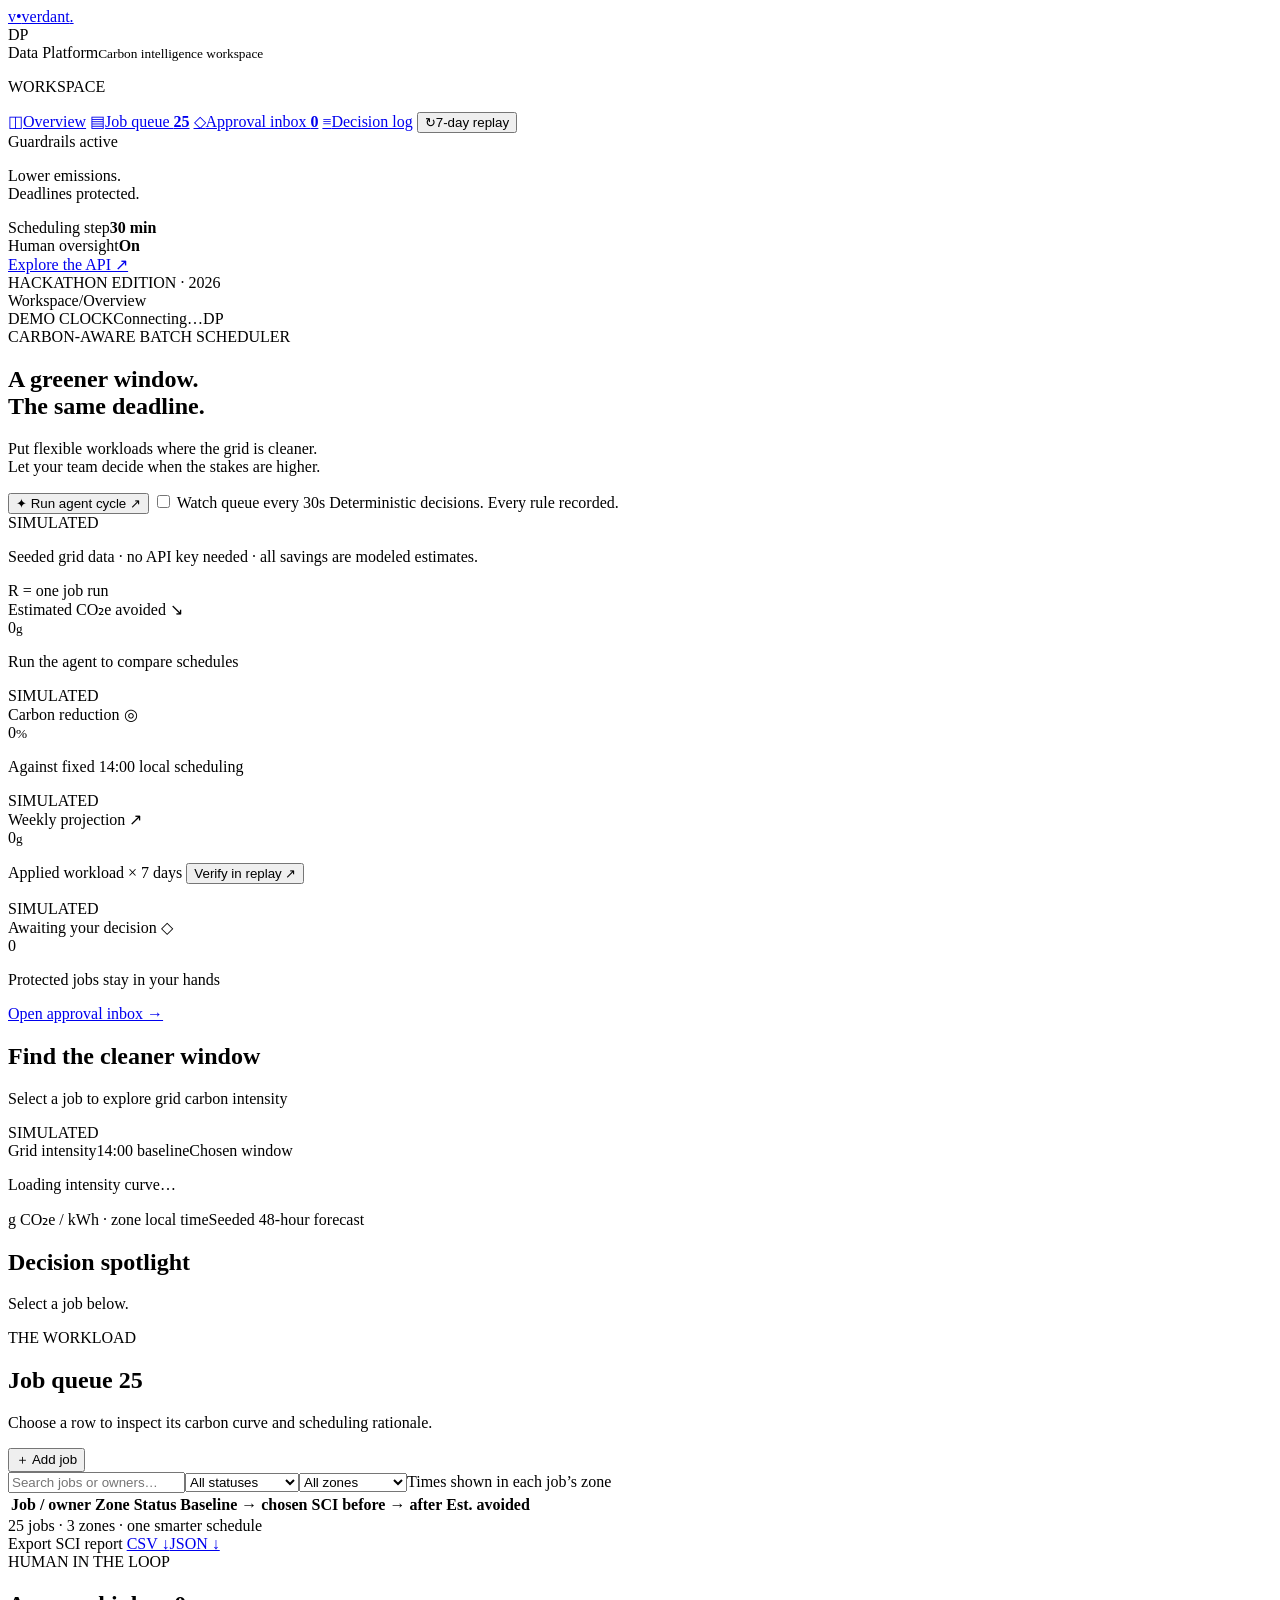
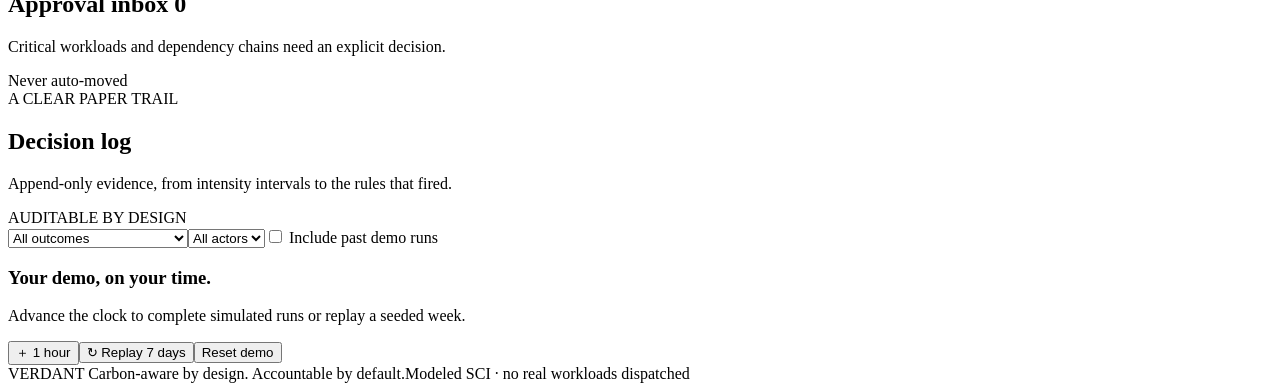
==== app/ui/index.html @ 30281090 "Initial commit" ====
<!doctype html>
<html lang="en">
<head>
  <meta charset="utf-8"><meta name="viewport" content="width=device-width,initial-scale=1">
  <meta name="theme-color" content="#0b1316"><title>Verdant — Carbon-aware scheduling</title>
  <link rel="icon" href="/static/favicon.svg" type="image/svg+xml">
  <link rel="stylesheet" href="/static/styles.css"><script src="/static/app.js" defer></script>
</head>
<body>
<aside class="sidebar">
  <a class="brand" href="#overview"><span class="brand-icon">v<span>•</span></span>verdant<span class="brand-dot">.</span></a>
  <div class="workspace"><span class="workspace-icon">DP</span><div>Data Platform<small>Carbon intelligence workspace</small></div></div>
  <p class="nav-label">WORKSPACE</p>
  <nav aria-label="Main navigation">
    <a href="#overview" class="active"><span>◫</span>Overview</a>
    <a href="#queue"><span>▤</span>Job queue <b id="nav-jobs">25</b></a>
    <a href="#approvals"><span>◇</span>Approval inbox <b id="nav-approvals">0</b></a>
    <a href="#audit"><span>≡</span>Decision log</a>
    <button id="nav-replay"><span>↻</span>7-day replay</button>
  </nav>
  <div class="sidebar-bottom"><div class="agent-state"><span class="pulse"></span> Guardrails active</div>
    <p>Lower emissions.<br>Deadlines protected.</p>
    <div class="side-rule"><span>Scheduling step</span><b>30 min</b></div>
    <div class="side-rule"><span>Human oversight</span><b>On</b></div>
    <a class="small-link" href="/docs" target="_blank" rel="noopener">Explore the API ↗</a>
    <div class="build-label">HACKATHON EDITION · 2026</div>
  </div>
</aside>
<div class="app-shell">
  <header class="topbar"><div><span class="breadcrumb">Workspace</span><span class="slash">/</span>Overview</div>
    <div class="topbar-right"><span class="clock-label">DEMO CLOCK</span><time id="clock">Connecting…</time><span class="avatar">DP</span></div>
  </header>
  <main id="overview">
    <section class="hero"><div><div class="eyebrow"><span class="tiny-dot"></span> CARBON-AWARE BATCH SCHEDULER</div>
      <h1>A greener window.<br><span>The same deadline.</span></h1>
      <p>Put flexible workloads where the grid is cleaner.<br>Let your team decide when the stakes are higher.</p></div>
      <div class="hero-actions"><button class="primary" id="run-cycle"><span>✦</span> Run agent cycle <span>↗</span></button>
        <label class="watch-label"><input type="checkbox" id="watch"> Watch queue every 30s</label>
        <span class="hero-caption">Deterministic decisions. Every rule recorded.</span></div>
    </section>
    <div class="notice"><span class="badge simulated" id="source-badge">SIMULATED</span><p id="source-note">Seeded grid data · no API key needed · all savings are modeled estimates.</p><span class="notice-detail">R = one job run</span></div>
    <section class="kpis" aria-label="Carbon performance">
      <article class="kpi featured"><div class="kpi-label">Estimated CO₂e avoided <span>↘</span></div><div class="kpi-value"><span id="avoided">0</span><small>g</small></div><p id="included-note">Run the agent to compare schedules</p><span class="kpi-source source-text">SIMULATED</span></article>
      <article class="kpi"><div class="kpi-label">Carbon reduction <span>◎</span></div><div class="kpi-value"><span id="reduction">0</span><small>%</small></div><p>Against fixed 14:00 local scheduling</p><span class="kpi-source source-text">SIMULATED</span></article>
      <article class="kpi"><div class="kpi-label">Weekly projection <span>↗</span></div><div class="kpi-value"><span id="weekly">0</span><small>g</small></div><p>Applied workload × 7 days <button class="text-button" id="replay-inline">Verify in replay ↗</button></p><span class="kpi-source source-text">SIMULATED</span></article>
      <article class="kpi"><div class="kpi-label">Awaiting your decision <span>◇</span></div><div class="kpi-value" id="approval-count">0</div><p>Protected jobs stay in your hands</p><a href="#approvals" class="text-link">Open approval inbox →</a></article>
    </section>
    <section class="insight-grid">
      <article class="panel chart-panel"><div class="panel-heading"><div><h2>Find the cleaner window</h2><p id="chart-subtitle">Select a job to explore grid carbon intensity</p></div><span id="chart-source" class="badge simulated">SIMULATED</span></div>
        <div class="chart-legend"><span><i class="legend-line green"></i>Grid intensity</span><span><i class="legend-line amber"></i>14:00 baseline</span><span><i class="legend-line white"></i>Chosen window</span></div>
        <div id="chart" class="chart" aria-live="polite"><p class="empty">Loading intensity curve…</p></div>
        <div class="chart-footer"><span>g CO₂e / kWh · zone local time</span><span id="chart-reason">Seeded 48-hour forecast</span></div>
      </article>
      <article class="panel selected-panel"><div class="panel-heading"><h2>Decision spotlight</h2><span class="tiny-dot"></span></div><div id="spotlight"><p class="empty">Select a job below.</p></div></article>
    </section>
    <section id="queue" class="panel section-panel">
      <div class="panel-heading"><div><div class="section-eyebrow">THE WORKLOAD</div><h2>Job queue <span id="queue-count" class="count">25</span></h2><p>Choose a row to inspect its carbon curve and scheduling rationale.</p></div><button id="add-job" class="secondary">＋ Add job</button></div>
      <div class="toolbar"><input id="job-search" type="search" aria-label="Search jobs" placeholder="Search jobs or owners…"><select id="status-filter" aria-label="Filter status"><option value="">All statuses</option><option>pending</option><option>scheduled</option><option value="needs_approval">needs approval</option><option>approved</option><option>rejected</option><option>completed</option></select><select id="zone-filter" aria-label="Filter zone"><option value="">All zones</option><option>DE</option><option>US-CAL-CISO</option><option>IN-WE</option></select><span class="toolbar-note">Times shown in each job’s zone</span></div>
      <div class="table-scroll"><table><thead><tr><th>Job / owner</th><th>Zone</th><th>Status</th><th>Baseline → chosen</th><th>SCI before → after</th><th>Est. avoided</th><th></th></tr></thead><tbody id="job-rows"></tbody></table></div>
      <div class="table-footer"><span id="queue-summary">25 jobs · 3 zones · one smarter schedule</span><div>Export SCI report <a href="/api/report/export?format=csv" download>CSV ↓</a><a href="/api/report/export?format=json" download>JSON ↓</a></div></div>
    </section>
    <section id="approvals" class="section-panel"><div class="section-heading"><div><div class="section-eyebrow">HUMAN IN THE LOOP</div><h2>Approval inbox <span class="count" id="inbox-count">0</span></h2><p>Critical workloads and dependency chains need an explicit decision.</p></div><span class="badge neutral">Never auto-moved</span></div><div id="approval-list" class="approval-grid"></div></section>
    <section id="audit" class="panel section-panel"><div class="panel-heading"><div><div class="section-eyebrow">A CLEAR PAPER TRAIL</div><h2>Decision log</h2><p>Append-only evidence, from intensity intervals to the rules that fired.</p></div><span class="badge neutral">AUDITABLE BY DESIGN</span></div>
      <div class="toolbar"><select id="log-outcome" aria-label="Filter decision outcome"><option value="">All outcomes</option><option>AUTO_RESCHEDULED</option><option>KEEP_NOW</option><option>NEEDS_APPROVAL</option><option>NO_FEASIBLE_WINDOW</option><option>APPROVED</option><option>REJECTED</option><option>COMPLETED</option></select><select id="log-actor" aria-label="Filter actor"><option value="">All actors</option><option>agent</option><option>human</option></select><label class="history-label"><input id="all-runs" type="checkbox"> Include past demo runs</label></div><div id="log-list"></div>
    </section>
    <section class="demo-controls"><div><h3>Your demo, on your time.</h3><p>Advance the clock to complete simulated runs or replay a seeded week.</p></div><div><button id="advance" class="secondary">＋ 1 hour</button><button id="replay" class="secondary">↻ Replay 7 days</button><button id="reset" class="quiet">Reset demo</button></div></section>
    <footer>VERDANT <span>Carbon-aware by design. Accountable by default.</span><span>Modeled SCI · no real workloads dispatched</span></footer>
  </main>
</div>
<div id="toast" role="status" aria-live="polite" hidden></div>
<dialog id="job-dialog"><form id="job-form"><div class="modal-header"><div><div class="section-eyebrow">NEW WORKLOAD</div><h2>Add a batch job</h2></div><button type="button" class="icon-button close-dialog" aria-label="Close add-job dialog">×</button></div>
  <p class="muted">Baseline is 14:00 in the job’s zone. Enter all window timestamps in UTC.</p>
  <div class="form-grid"><label class="full">Job name<input name="name" required maxlength="120" placeholder="e.g. Customer feature pipeline"></label><label>Owner<input name="owner" required maxlength="100" value="Data Platform"></label><label>Type<select name="type"><option value="etl">ETL pipeline</option><option value="ml_training">ML training</option><option value="report">Report</option></select></label><label>Grid zone<select name="zone"><option value="DE">Germany · DE</option><option value="US-CAL-CISO">California · US-CAL-CISO</option><option value="IN-WE">Western India · IN-WE</option></select></label><label>Criticality<select name="criticality"><option value="flexible">Flexible</option><option value="hard_deadline">Hard deadline</option><option value="business_critical">Business critical</option></select></label><label>Duration (minutes)<input name="est_duration_min" type="number" min="1" max="720" value="60" required></label><label>IT power (kW)<input name="power_kw" type="number" min="0.001" max="10000" step="0.001" value="4" required></label><label>Earliest start · UTC<input name="earliest_start" type="datetime-local" required></label><label>SLA deadline · UTC<input name="sla_deadline" type="datetime-local" required></label><label class="full">Dependencies <small>Optional; use Ctrl / Cmd to select multiple</small><select name="depends_on" id="dependency-select" multiple size="3"></select></label></div>
  <p id="form-error" class="form-error" role="alert"></p><div class="modal-actions"><button type="button" class="secondary close-dialog">Cancel</button><button class="primary" type="submit">Add to queue →</button></div>
</form></dialog>
<dialog id="replay-dialog"><div class="modal-header"><div><div class="section-eyebrow">THE SEVEN-DAY EXPERIMENT</div><h2>A week of cleaner compute</h2></div><button class="icon-button close-dialog" aria-label="Close replay">×</button></div><div id="replay-content"></div></dialog>
<dialog id="reset-dialog"><div class="modal-header"><h2>Start a fresh demo?</h2><button class="icon-button close-dialog" aria-label="Close reset">×</button></div><p>The queue and demo clock return to their starting state. Previous decisions remain in the audit log.</p><div class="modal-actions"><button class="secondary close-dialog">Cancel</button><button id="confirm-reset" class="primary">Reset demo</button></div></dialog>
</body></html>
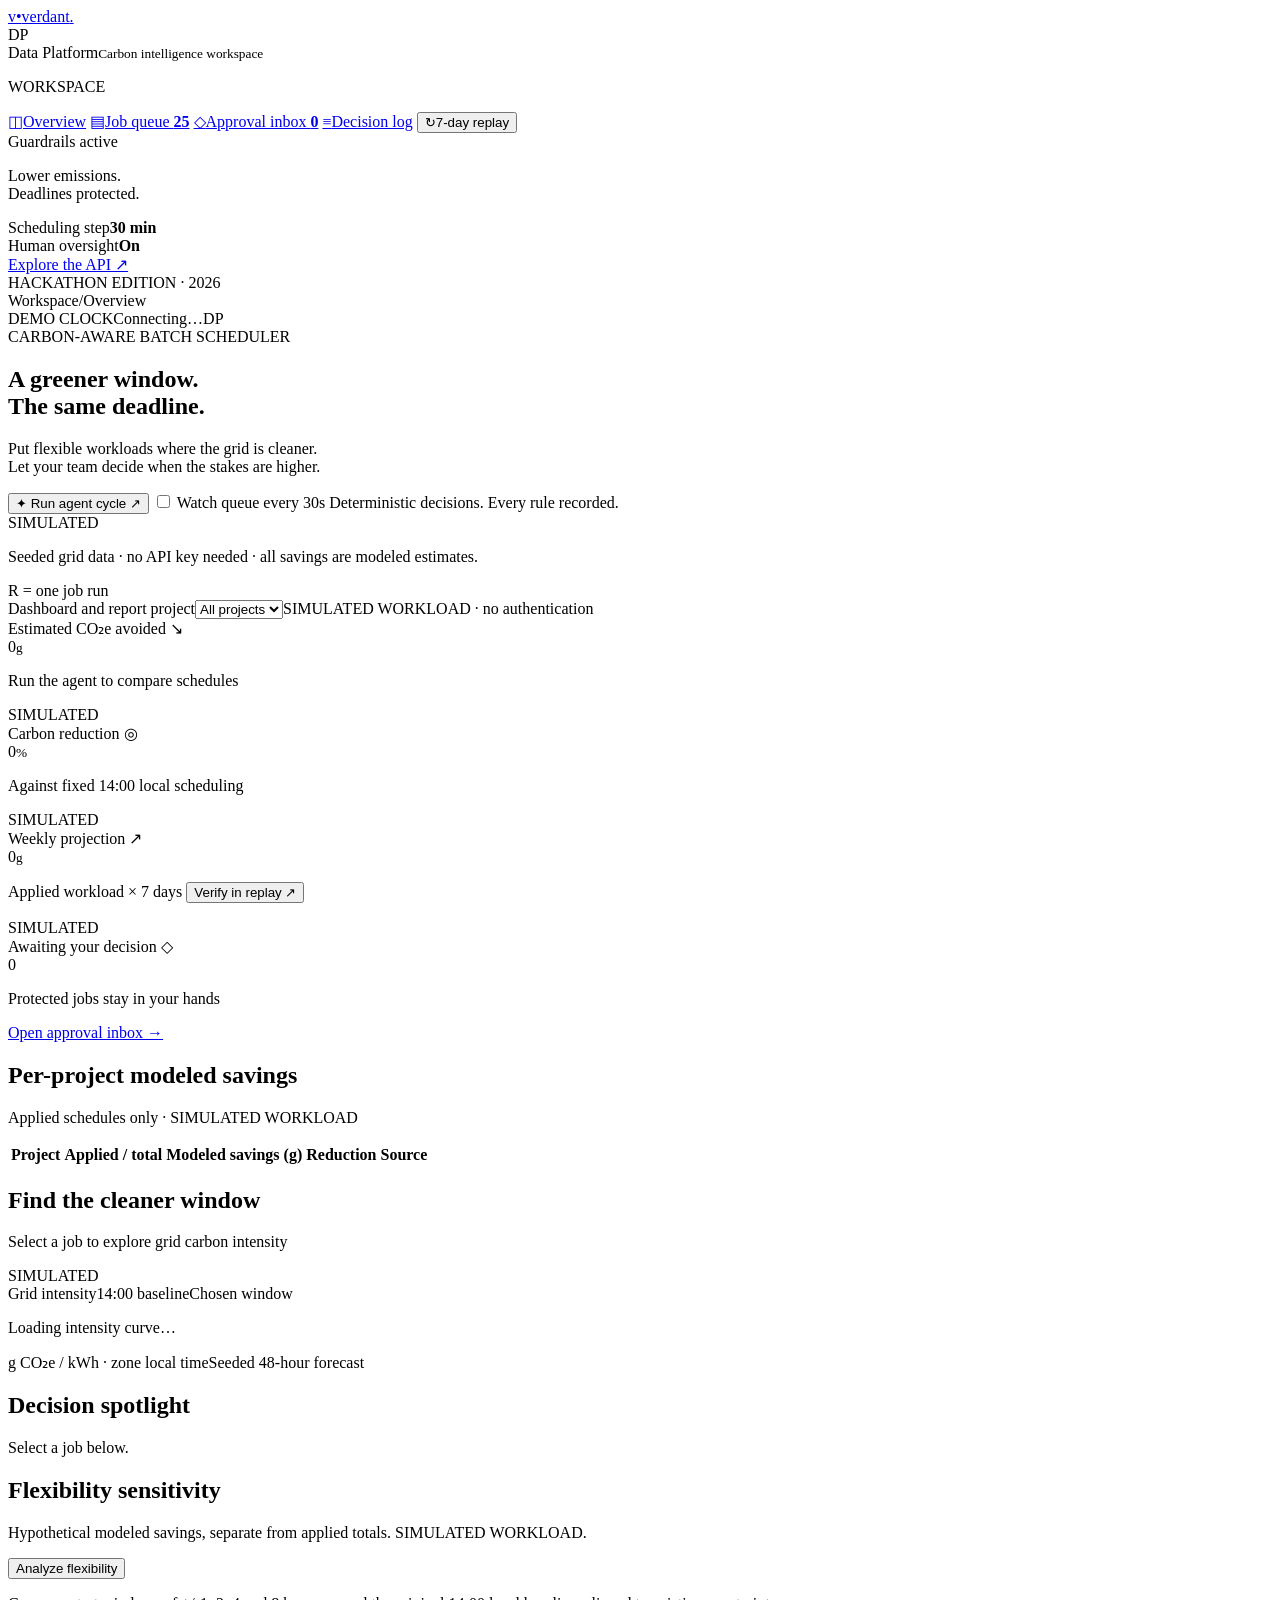
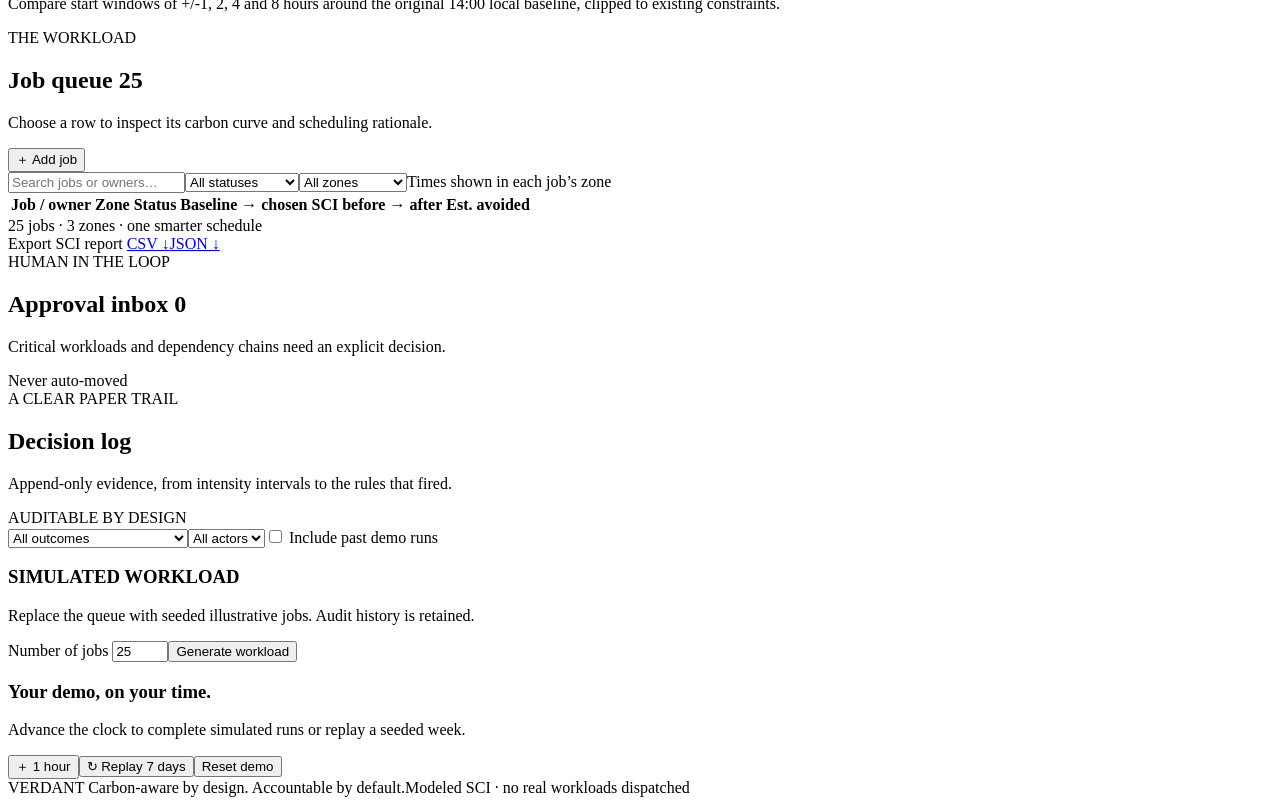
==== commit b2c9cff4: "feat: expand Verdant providers, workload analysis, and project reporting - Deduplicate frozen audit " ====
--- a/app/ui/index.html
+++ b/app/ui/index.html
@@ -39,12 +39,14 @@
         <span class="hero-caption">Deterministic decisions. Every rule recorded.</span></div>
     </section>
     <div class="notice"><span class="badge simulated" id="source-badge">SIMULATED</span><p id="source-note">Seeded grid data · no API key needed · all savings are modeled estimates.</p><span class="notice-detail">R = one job run</span></div>
+    <div class="toolbar"><label for="project-filter">Dashboard and report project</label><select id="project-filter"><option value="">All projects</option></select><span class="toolbar-note">SIMULATED WORKLOAD · no authentication</span></div>
     <section class="kpis" aria-label="Carbon performance">
       <article class="kpi featured"><div class="kpi-label">Estimated CO₂e avoided <span>↘</span></div><div class="kpi-value"><span id="avoided">0</span><small>g</small></div><p id="included-note">Run the agent to compare schedules</p><span class="kpi-source source-text">SIMULATED</span></article>
       <article class="kpi"><div class="kpi-label">Carbon reduction <span>◎</span></div><div class="kpi-value"><span id="reduction">0</span><small>%</small></div><p>Against fixed 14:00 local scheduling</p><span class="kpi-source source-text">SIMULATED</span></article>
       <article class="kpi"><div class="kpi-label">Weekly projection <span>↗</span></div><div class="kpi-value"><span id="weekly">0</span><small>g</small></div><p>Applied workload × 7 days <button class="text-button" id="replay-inline">Verify in replay ↗</button></p><span class="kpi-source source-text">SIMULATED</span></article>
       <article class="kpi"><div class="kpi-label">Awaiting your decision <span>◇</span></div><div class="kpi-value" id="approval-count">0</div><p>Protected jobs stay in your hands</p><a href="#approvals" class="text-link">Open approval inbox →</a></article>
     </section>
+<section class="panel section-panel"><div class="panel-heading"><h2>Per-project modeled savings</h2><p>Applied schedules only · SIMULATED WORKLOAD</p></div><div class="table-scroll"><table><thead><tr><th>Project</th><th>Applied / total</th><th>Modeled savings (g)</th><th>Reduction</th><th>Source</th></tr></thead><tbody id="project-rollups"></tbody></table></div></section>
     <section class="insight-grid">
       <article class="panel chart-panel"><div class="panel-heading"><div><h2>Find the cleaner window</h2><p id="chart-subtitle">Select a job to explore grid carbon intensity</p></div><span id="chart-source" class="badge simulated">SIMULATED</span></div>
         <div class="chart-legend"><span><i class="legend-line green"></i>Grid intensity</span><span><i class="legend-line amber"></i>14:00 baseline</span><span><i class="legend-line white"></i>Chosen window</span></div>
@@ -53,9 +55,10 @@
       </article>
       <article class="panel selected-panel"><div class="panel-heading"><h2>Decision spotlight</h2><span class="tiny-dot"></span></div><div id="spotlight"><p class="empty">Select a job below.</p></div></article>
     </section>
+    <section class="panel section-panel"><div class="panel-heading"><div><h2>Flexibility sensitivity</h2><p>Hypothetical modeled savings, separate from applied totals. SIMULATED WORKLOAD.</p></div><button id="sensitivity-run" class="secondary">Analyze flexibility</button></div><div id="sensitivity-result" class="analysis-content"><p>Compare start windows of +/-1, 2, 4 and 8 hours around the original 14:00 local baseline, clipped to existing constraints.</p></div></section>
     <section id="queue" class="panel section-panel">
       <div class="panel-heading"><div><div class="section-eyebrow">THE WORKLOAD</div><h2>Job queue <span id="queue-count" class="count">25</span></h2><p>Choose a row to inspect its carbon curve and scheduling rationale.</p></div><button id="add-job" class="secondary">＋ Add job</button></div>
-      <div class="toolbar"><input id="job-search" type="search" aria-label="Search jobs" placeholder="Search jobs or owners…"><select id="status-filter" aria-label="Filter status"><option value="">All statuses</option><option>pending</option><option>scheduled</option><option value="needs_approval">needs approval</option><option>approved</option><option>rejected</option><option>completed</option></select><select id="zone-filter" aria-label="Filter zone"><option value="">All zones</option><option>DE</option><option>US-CAL-CISO</option><option>IN-WE</option></select><span class="toolbar-note">Times shown in each job’s zone</span></div>
+      <div class="toolbar"><input id="job-search" type="search" aria-label="Search jobs" placeholder="Search jobs or owners…"><select id="status-filter" aria-label="Filter status"><option value="">All statuses</option><option>pending</option><option>scheduled</option><option value="needs_approval">needs approval</option><option>approved</option><option>rejected</option><option>completed</option></select><select id="zone-filter" aria-label="Filter zone"><option value="">All zones</option><option>DE</option><option>US-CAL-CISO</option><option>IN-WE</option><option>GB</option></select><span class="toolbar-note">Times shown in each job’s zone</span></div>
       <div class="table-scroll"><table><thead><tr><th>Job / owner</th><th>Zone</th><th>Status</th><th>Baseline → chosen</th><th>SCI before → after</th><th>Est. avoided</th><th></th></tr></thead><tbody id="job-rows"></tbody></table></div>
       <div class="table-footer"><span id="queue-summary">25 jobs · 3 zones · one smarter schedule</span><div>Export SCI report <a href="/api/report/export?format=csv" download>CSV ↓</a><a href="/api/report/export?format=json" download>JSON ↓</a></div></div>
     </section>
@@ -63,6 +66,7 @@
     <section id="audit" class="panel section-panel"><div class="panel-heading"><div><div class="section-eyebrow">A CLEAR PAPER TRAIL</div><h2>Decision log</h2><p>Append-only evidence, from intensity intervals to the rules that fired.</p></div><span class="badge neutral">AUDITABLE BY DESIGN</span></div>
       <div class="toolbar"><select id="log-outcome" aria-label="Filter decision outcome"><option value="">All outcomes</option><option>AUTO_RESCHEDULED</option><option>KEEP_NOW</option><option>NEEDS_APPROVAL</option><option>NO_FEASIBLE_WINDOW</option><option>APPROVED</option><option>REJECTED</option><option>COMPLETED</option></select><select id="log-actor" aria-label="Filter actor"><option value="">All actors</option><option>agent</option><option>human</option></select><label class="history-label"><input id="all-runs" type="checkbox"> Include past demo runs</label></div><div id="log-list"></div>
     </section>
+    <section class="demo-controls"><div><h3>SIMULATED WORKLOAD</h3><p>Replace the queue with seeded illustrative jobs. Audit history is retained.</p></div><form id="scale-form"><label>Number of jobs <input id="scale-count" type="number" min="1" max="500" value="25" required></label><button class="secondary" type="submit">Generate workload</button></form></section>
     <section class="demo-controls"><div><h3>Your demo, on your time.</h3><p>Advance the clock to complete simulated runs or replay a seeded week.</p></div><div><button id="advance" class="secondary">＋ 1 hour</button><button id="replay" class="secondary">↻ Replay 7 days</button><button id="reset" class="quiet">Reset demo</button></div></section>
     <footer>VERDANT <span>Carbon-aware by design. Accountable by default.</span><span>Modeled SCI · no real workloads dispatched</span></footer>
   </main>
@@ -70,7 +74,7 @@
 <div id="toast" role="status" aria-live="polite" hidden></div>
 <dialog id="job-dialog"><form id="job-form"><div class="modal-header"><div><div class="section-eyebrow">NEW WORKLOAD</div><h2>Add a batch job</h2></div><button type="button" class="icon-button close-dialog" aria-label="Close add-job dialog">×</button></div>
   <p class="muted">Baseline is 14:00 in the job’s zone. Enter all window timestamps in UTC.</p>
-  <div class="form-grid"><label class="full">Job name<input name="name" required maxlength="120" placeholder="e.g. Customer feature pipeline"></label><label>Owner<input name="owner" required maxlength="100" value="Data Platform"></label><label>Type<select name="type"><option value="etl">ETL pipeline</option><option value="ml_training">ML training</option><option value="report">Report</option></select></label><label>Grid zone<select name="zone"><option value="DE">Germany · DE</option><option value="US-CAL-CISO">California · US-CAL-CISO</option><option value="IN-WE">Western India · IN-WE</option></select></label><label>Criticality<select name="criticality"><option value="flexible">Flexible</option><option value="hard_deadline">Hard deadline</option><option value="business_critical">Business critical</option></select></label><label>Duration (minutes)<input name="est_duration_min" type="number" min="1" max="720" value="60" required></label><label>IT power (kW)<input name="power_kw" type="number" min="0.001" max="10000" step="0.001" value="4" required></label><label>Earliest start · UTC<input name="earliest_start" type="datetime-local" required></label><label>SLA deadline · UTC<input name="sla_deadline" type="datetime-local" required></label><label class="full">Dependencies <small>Optional; use Ctrl / Cmd to select multiple</small><select name="depends_on" id="dependency-select" multiple size="3"></select></label></div>
+  <div class="form-grid"><label class="full">Job name<input name="name" required maxlength="120" placeholder="e.g. Customer feature pipeline"></label><label>Project<input name="project" value="default" required maxlength="100"></label><label>Team<input name="team" value="default" required maxlength="100"></label><label>Owner<input name="owner" required maxlength="100" value="Data Platform"></label><label>Type<select name="type"><option value="etl">ETL pipeline</option><option value="ml_training">ML training</option><option value="report">Report</option></select></label><label>Grid zone<select name="zone"><option value="GB">Great Britain / GB</option><option value="DE" selected>Germany · DE</option><option value="US-CAL-CISO">California · US-CAL-CISO</option><option value="IN-WE">Western India · IN-WE</option></select></label><label>Criticality<select name="criticality"><option value="flexible">Flexible</option><option value="hard_deadline">Hard deadline</option><option value="business_critical">Business critical</option></select></label><label>Duration (minutes)<input name="est_duration_min" type="number" min="1" max="720" value="60" required></label><label>IT power (kW)<input name="power_kw" type="number" min="0.001" max="10000" step="0.001" value="4" required></label><label>Earliest start · UTC<input name="earliest_start" type="datetime-local" required></label><label>SLA deadline · UTC<input name="sla_deadline" type="datetime-local" required></label><label class="full">Dependencies <small>Optional; use Ctrl / Cmd to select multiple</small><select name="depends_on" id="dependency-select" multiple size="3"></select></label></div>
   <p id="form-error" class="form-error" role="alert"></p><div class="modal-actions"><button type="button" class="secondary close-dialog">Cancel</button><button class="primary" type="submit">Add to queue →</button></div>
 </form></dialog>
 <dialog id="replay-dialog"><div class="modal-header"><div><div class="section-eyebrow">THE SEVEN-DAY EXPERIMENT</div><h2>A week of cleaner compute</h2></div><button class="icon-button close-dialog" aria-label="Close replay">×</button></div><div id="replay-content"></div></dialog>
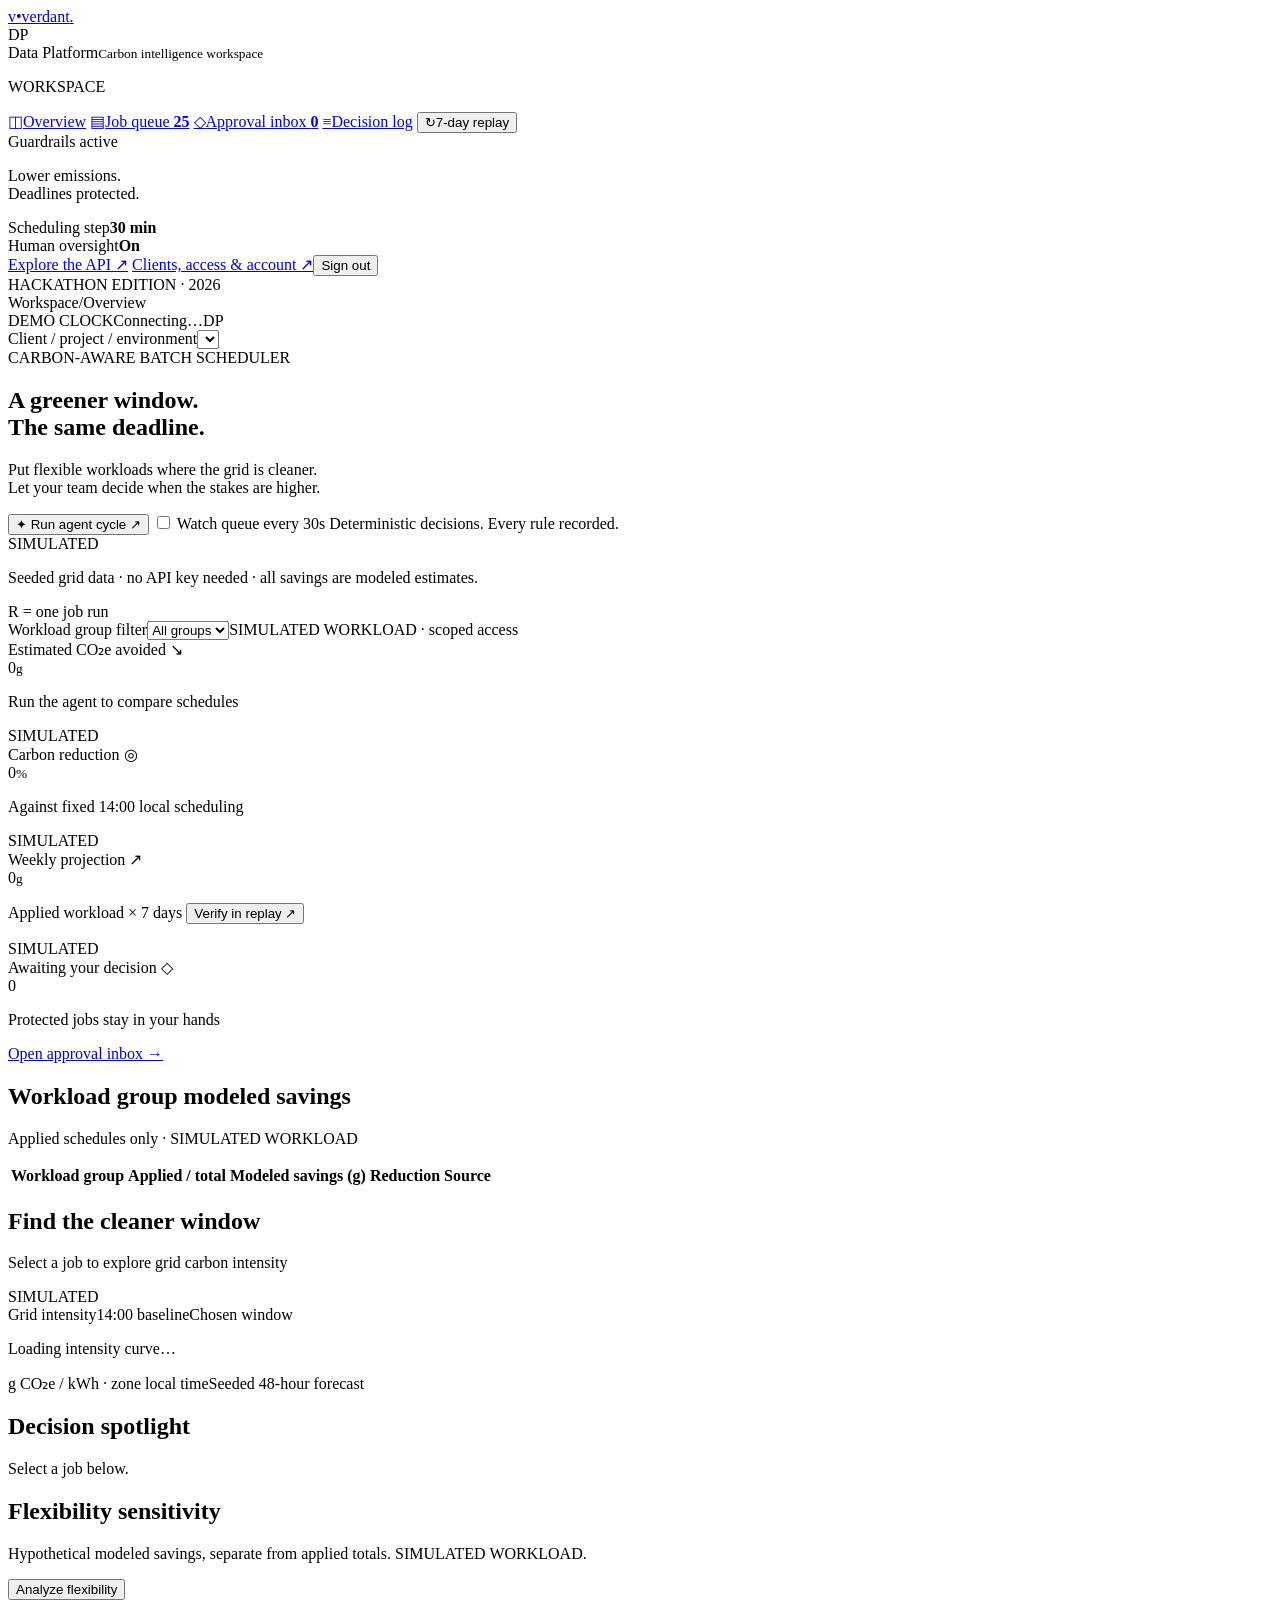
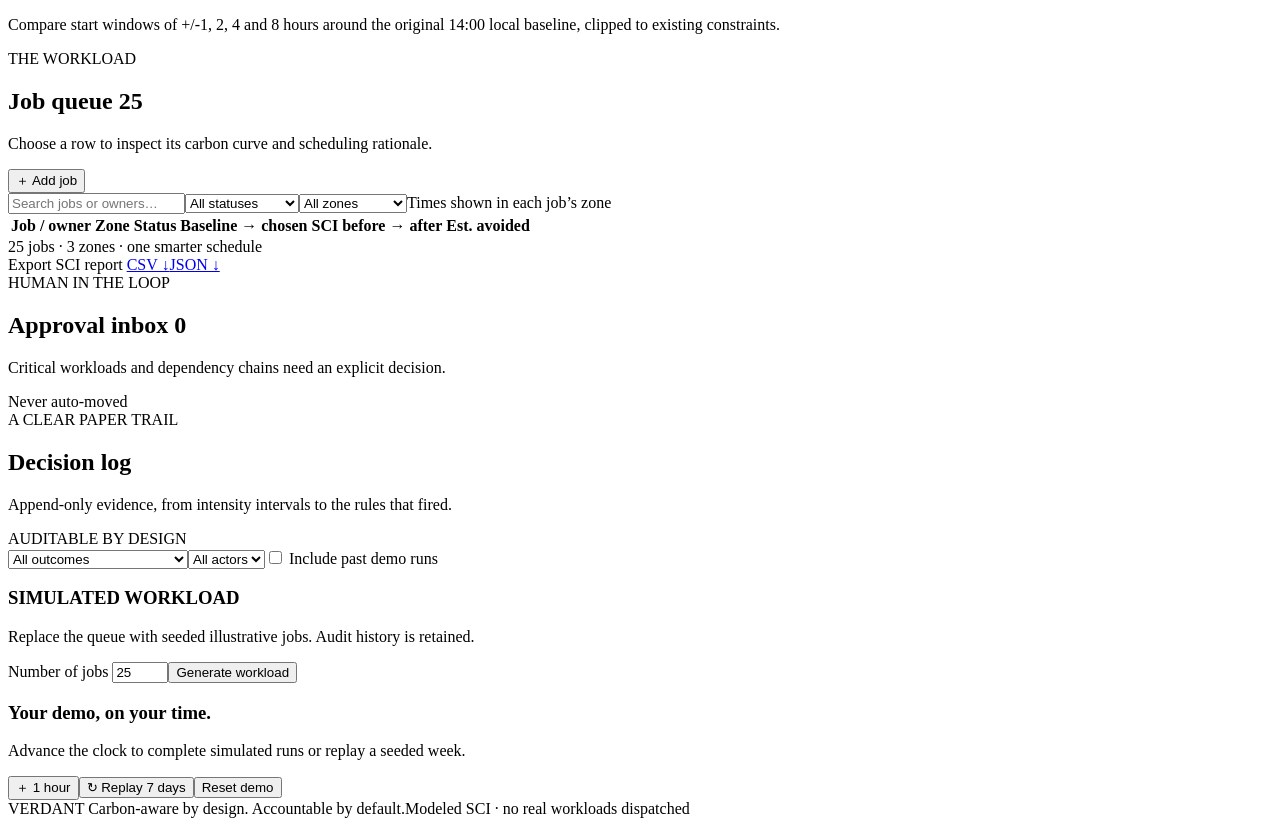
==== commit cf8491c7: "Updated project files" ====
--- a/app/ui/index.html
+++ b/app/ui/index.html
@@ -23,7 +23,7 @@
     <div class="side-rule"><span>Scheduling step</span><b>30 min</b></div>
     <div class="side-rule"><span>Human oversight</span><b>On</b></div>
     <a class="small-link" href="/docs" target="_blank" rel="noopener">Explore the API ↗</a>
-    <div class="build-label">HACKATHON EDITION · 2026</div>
+    <a class="small-link" href="/admin">Clients, access &amp; account ↗</a><button id="sign-out" class="quiet">Sign out</button><div class="build-label">HACKATHON EDITION · 2026</div>
   </div>
 </aside>
 <div class="app-shell">
@@ -31,6 +31,7 @@
     <div class="topbar-right"><span class="clock-label">DEMO CLOCK</span><time id="clock">Connecting…</time><span class="avatar">DP</span></div>
   </header>
   <main id="overview">
+    <section class="workspace-switcher notice"><label for="environment-select">Client / project / environment</label><select id="environment-select" aria-label="Client project environment"></select><span id="signed-in-user"></span></section>
     <section class="hero"><div><div class="eyebrow"><span class="tiny-dot"></span> CARBON-AWARE BATCH SCHEDULER</div>
       <h1>A greener window.<br><span>The same deadline.</span></h1>
       <p>Put flexible workloads where the grid is cleaner.<br>Let your team decide when the stakes are higher.</p></div>
@@ -39,14 +40,14 @@
         <span class="hero-caption">Deterministic decisions. Every rule recorded.</span></div>
     </section>
     <div class="notice"><span class="badge simulated" id="source-badge">SIMULATED</span><p id="source-note">Seeded grid data · no API key needed · all savings are modeled estimates.</p><span class="notice-detail">R = one job run</span></div>
-    <div class="toolbar"><label for="project-filter">Dashboard and report project</label><select id="project-filter"><option value="">All projects</option></select><span class="toolbar-note">SIMULATED WORKLOAD · no authentication</span></div>
+    <div class="toolbar"><label for="project-filter">Workload group filter</label><select id="project-filter"><option value="">All groups</option></select><span class="toolbar-note">SIMULATED WORKLOAD · scoped access</span></div>
     <section class="kpis" aria-label="Carbon performance">
       <article class="kpi featured"><div class="kpi-label">Estimated CO₂e avoided <span>↘</span></div><div class="kpi-value"><span id="avoided">0</span><small>g</small></div><p id="included-note">Run the agent to compare schedules</p><span class="kpi-source source-text">SIMULATED</span></article>
       <article class="kpi"><div class="kpi-label">Carbon reduction <span>◎</span></div><div class="kpi-value"><span id="reduction">0</span><small>%</small></div><p>Against fixed 14:00 local scheduling</p><span class="kpi-source source-text">SIMULATED</span></article>
       <article class="kpi"><div class="kpi-label">Weekly projection <span>↗</span></div><div class="kpi-value"><span id="weekly">0</span><small>g</small></div><p>Applied workload × 7 days <button class="text-button" id="replay-inline">Verify in replay ↗</button></p><span class="kpi-source source-text">SIMULATED</span></article>
       <article class="kpi"><div class="kpi-label">Awaiting your decision <span>◇</span></div><div class="kpi-value" id="approval-count">0</div><p>Protected jobs stay in your hands</p><a href="#approvals" class="text-link">Open approval inbox →</a></article>
     </section>
-<section class="panel section-panel"><div class="panel-heading"><h2>Per-project modeled savings</h2><p>Applied schedules only · SIMULATED WORKLOAD</p></div><div class="table-scroll"><table><thead><tr><th>Project</th><th>Applied / total</th><th>Modeled savings (g)</th><th>Reduction</th><th>Source</th></tr></thead><tbody id="project-rollups"></tbody></table></div></section>
+    <section class="panel section-panel"><div class="panel-heading"><div><h2>Workload group modeled savings</h2><p>Applied schedules only · SIMULATED WORKLOAD</p></div></div><div class="table-scroll"><table><thead><tr><th>Workload group</th><th>Applied / total</th><th>Modeled savings (g)</th><th>Reduction</th><th>Source</th></tr></thead><tbody id="project-rollups"></tbody></table></div></section>
     <section class="insight-grid">
       <article class="panel chart-panel"><div class="panel-heading"><div><h2>Find the cleaner window</h2><p id="chart-subtitle">Select a job to explore grid carbon intensity</p></div><span id="chart-source" class="badge simulated">SIMULATED</span></div>
         <div class="chart-legend"><span><i class="legend-line green"></i>Grid intensity</span><span><i class="legend-line amber"></i>14:00 baseline</span><span><i class="legend-line white"></i>Chosen window</span></div>
@@ -74,7 +75,7 @@
 <div id="toast" role="status" aria-live="polite" hidden></div>
 <dialog id="job-dialog"><form id="job-form"><div class="modal-header"><div><div class="section-eyebrow">NEW WORKLOAD</div><h2>Add a batch job</h2></div><button type="button" class="icon-button close-dialog" aria-label="Close add-job dialog">×</button></div>
   <p class="muted">Baseline is 14:00 in the job’s zone. Enter all window timestamps in UTC.</p>
-  <div class="form-grid"><label class="full">Job name<input name="name" required maxlength="120" placeholder="e.g. Customer feature pipeline"></label><label>Project<input name="project" value="default" required maxlength="100"></label><label>Team<input name="team" value="default" required maxlength="100"></label><label>Owner<input name="owner" required maxlength="100" value="Data Platform"></label><label>Type<select name="type"><option value="etl">ETL pipeline</option><option value="ml_training">ML training</option><option value="report">Report</option></select></label><label>Grid zone<select name="zone"><option value="GB">Great Britain / GB</option><option value="DE" selected>Germany · DE</option><option value="US-CAL-CISO">California · US-CAL-CISO</option><option value="IN-WE">Western India · IN-WE</option></select></label><label>Criticality<select name="criticality"><option value="flexible">Flexible</option><option value="hard_deadline">Hard deadline</option><option value="business_critical">Business critical</option></select></label><label>Duration (minutes)<input name="est_duration_min" type="number" min="1" max="720" value="60" required></label><label>IT power (kW)<input name="power_kw" type="number" min="0.001" max="10000" step="0.001" value="4" required></label><label>Earliest start · UTC<input name="earliest_start" type="datetime-local" required></label><label>SLA deadline · UTC<input name="sla_deadline" type="datetime-local" required></label><label class="full">Dependencies <small>Optional; use Ctrl / Cmd to select multiple</small><select name="depends_on" id="dependency-select" multiple size="3"></select></label></div>
+  <div class="form-grid"><label class="full">Job name<input name="name" required maxlength="120" placeholder="e.g. Customer feature pipeline"></label><label>Workload group<input name="project" value="default" required maxlength="100"></label><label>Team<input name="team" value="default" required maxlength="100"></label><label>Owner<input name="owner" required maxlength="100" value="Data Platform"></label><label>Type<select name="type"><option value="etl">ETL pipeline</option><option value="ml_training">ML training</option><option value="report">Report</option></select></label><label>Grid zone<select name="zone"><option value="GB">Great Britain / GB</option><option value="DE" selected>Germany · DE</option><option value="US-CAL-CISO">California · US-CAL-CISO</option><option value="IN-WE">Western India · IN-WE</option></select></label><label>Criticality<select name="criticality"><option value="flexible">Flexible</option><option value="hard_deadline">Hard deadline</option><option value="business_critical">Business critical</option></select></label><label>Duration (minutes)<input name="est_duration_min" type="number" min="1" max="720" value="60" required></label><label>IT power (kW)<input name="power_kw" type="number" min="0.001" max="10000" step="0.001" value="4" required></label><label>Earliest start · UTC<input name="earliest_start" type="datetime-local" required></label><label>SLA deadline · UTC<input name="sla_deadline" type="datetime-local" required></label><label class="full">Dependencies <small>Optional; use Ctrl / Cmd to select multiple</small><select name="depends_on" id="dependency-select" multiple size="3"></select></label></div>
   <p id="form-error" class="form-error" role="alert"></p><div class="modal-actions"><button type="button" class="secondary close-dialog">Cancel</button><button class="primary" type="submit">Add to queue →</button></div>
 </form></dialog>
 <dialog id="replay-dialog"><div class="modal-header"><div><div class="section-eyebrow">THE SEVEN-DAY EXPERIMENT</div><h2>A week of cleaner compute</h2></div><button class="icon-button close-dialog" aria-label="Close replay">×</button></div><div id="replay-content"></div></dialog>
